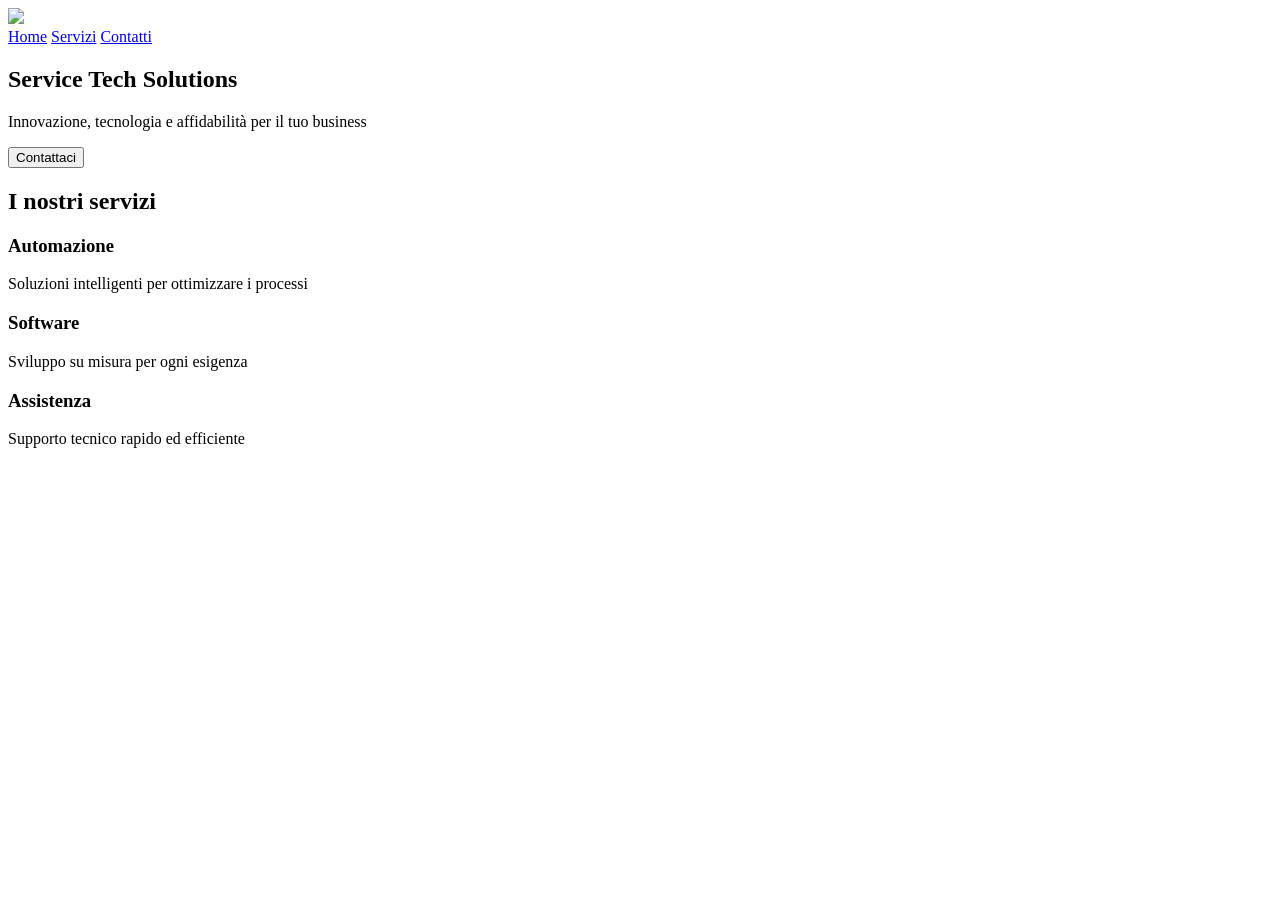
==== index.html @ c88cec45 "Rename Index.html to index.html" ====
<!DOCTYPE html>
<html lang="it">
<head>
  <meta charset="UTF-8">
  <title>DF Service Tech</title>
  <link rel="stylesheet" href="style.css">
</head>
<body>

  <!-- NAVBAR -->
  <header>
    <img src="logo2.png" class="logo-img">
    <nav>
      <a href="#">Home</a>
      <a href="#">Servizi</a>
      <a href="#">Contatti</a>
    </nav>
  </header>

  <!-- HERO -->
  <section class="hero">
    <div class="hero-text">
      <h1>Service Tech Solutions</h1>
      <p>Innovazione, tecnologia e affidabilità per il tuo business</p>
      <button>Contattaci</button>
    </div>
  </section>

  <!-- SERVIZI -->
  <section class="services">
    <h2>I nostri servizi</h2>

    <div class="cards">
      <div class="card">
        <h3>Automazione</h3>
        <p>Soluzioni intelligenti per ottimizzare i processi</p>
      </div>

      <div class="card">
        <h3>Software</h3>
        <p>Sviluppo su misura per ogni esigenza</p>
      </div>

      <div class="card">
        <h3>Assistenza</h3>
        <p>Supporto tecnico rapido ed efficiente</p>
      </div>
    </div>
  </section>

</body>
</html>
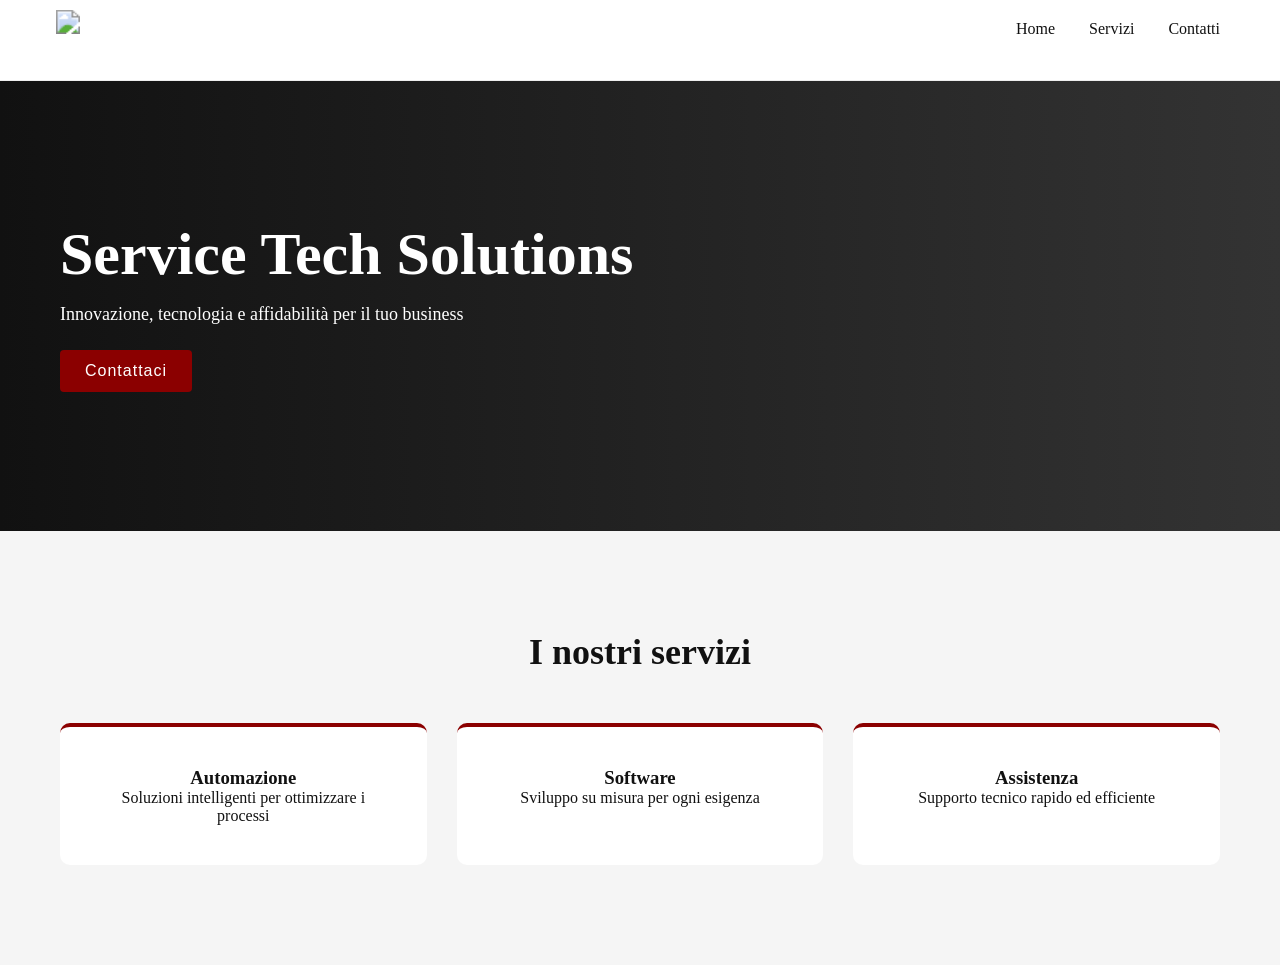
==== commit a9b37c84: "case sensitive" ====
--- a/index.html
+++ b/index.html
@@ -15,6 +15,7 @@
       <a href="#">Servizi</a>
       <a href="#">Contatti</a>
     </nav>
+    
   </header>
 
   <!-- HERO -->
--- a/style.css
+++ b/style.css
@@ -0,0 +1,104 @@
+* {
+  margin: 0;
+  padding: 0;
+  box-sizing: border-box;
+}
+
+body {
+  font-family: 'Georgia', serif;
+  background: #f5f5f5;
+  color: #111;
+}
+
+/* NAVBAR */
+header {
+  display: flex;
+  justify-content: space-between;
+  padding: 20px 60px;
+  background: white;
+  border-bottom: 1px solid #eee;
+}
+
+.logo-img {
+  height: 40px;
+  width: auto;
+  transform: scale(1.5);
+}
+
+nav a {
+  margin-left: 30px;
+  text-decoration: none;
+  color: #111;
+  transition: 0.3s;
+}
+
+nav a:hover {
+  color: #8B0000;
+}
+
+/* HERO */
+.hero {
+  height: 50vh;
+  display: flex;
+  align-items: center;
+  padding-left: 60px;
+  background: linear-gradient(to right, #111, #333);
+  color: white;
+}
+
+.hero h1 {
+  font-size: 60px;
+  color: white;
+}
+
+.hero p {
+  margin-top: 15px;
+  font-size: 18px;
+}
+
+.hero button {
+  margin-top: 25px;
+  padding: 12px 25px;
+  border: none;
+  background: #8B0000;
+  border-radius: 4px;
+  letter-spacing: 1px;
+  color: white;
+  font-size: 16px;
+  cursor: pointer;
+  transition: 0.3s;
+}
+
+.hero button:hover {
+  background: #a30000;
+  transform: translateY(-2px);
+}
+
+/* SERVIZI */
+.services {
+  padding: 100px 60px;
+  text-align: center;
+}
+
+.services h2 {
+  font-size: 36px;
+}
+
+.cards {
+  display: flex;
+  gap: 30px;
+  margin-top: 50px;
+}
+
+.card {
+  flex: 1;
+  background: white;
+  padding: 40px;
+  border-radius: 10px;
+  transition: 0.3s;
+  border-top: 4px solid #8B0000;
+}
+
+.card:hover {
+  transform: translateY(-10px);
+}
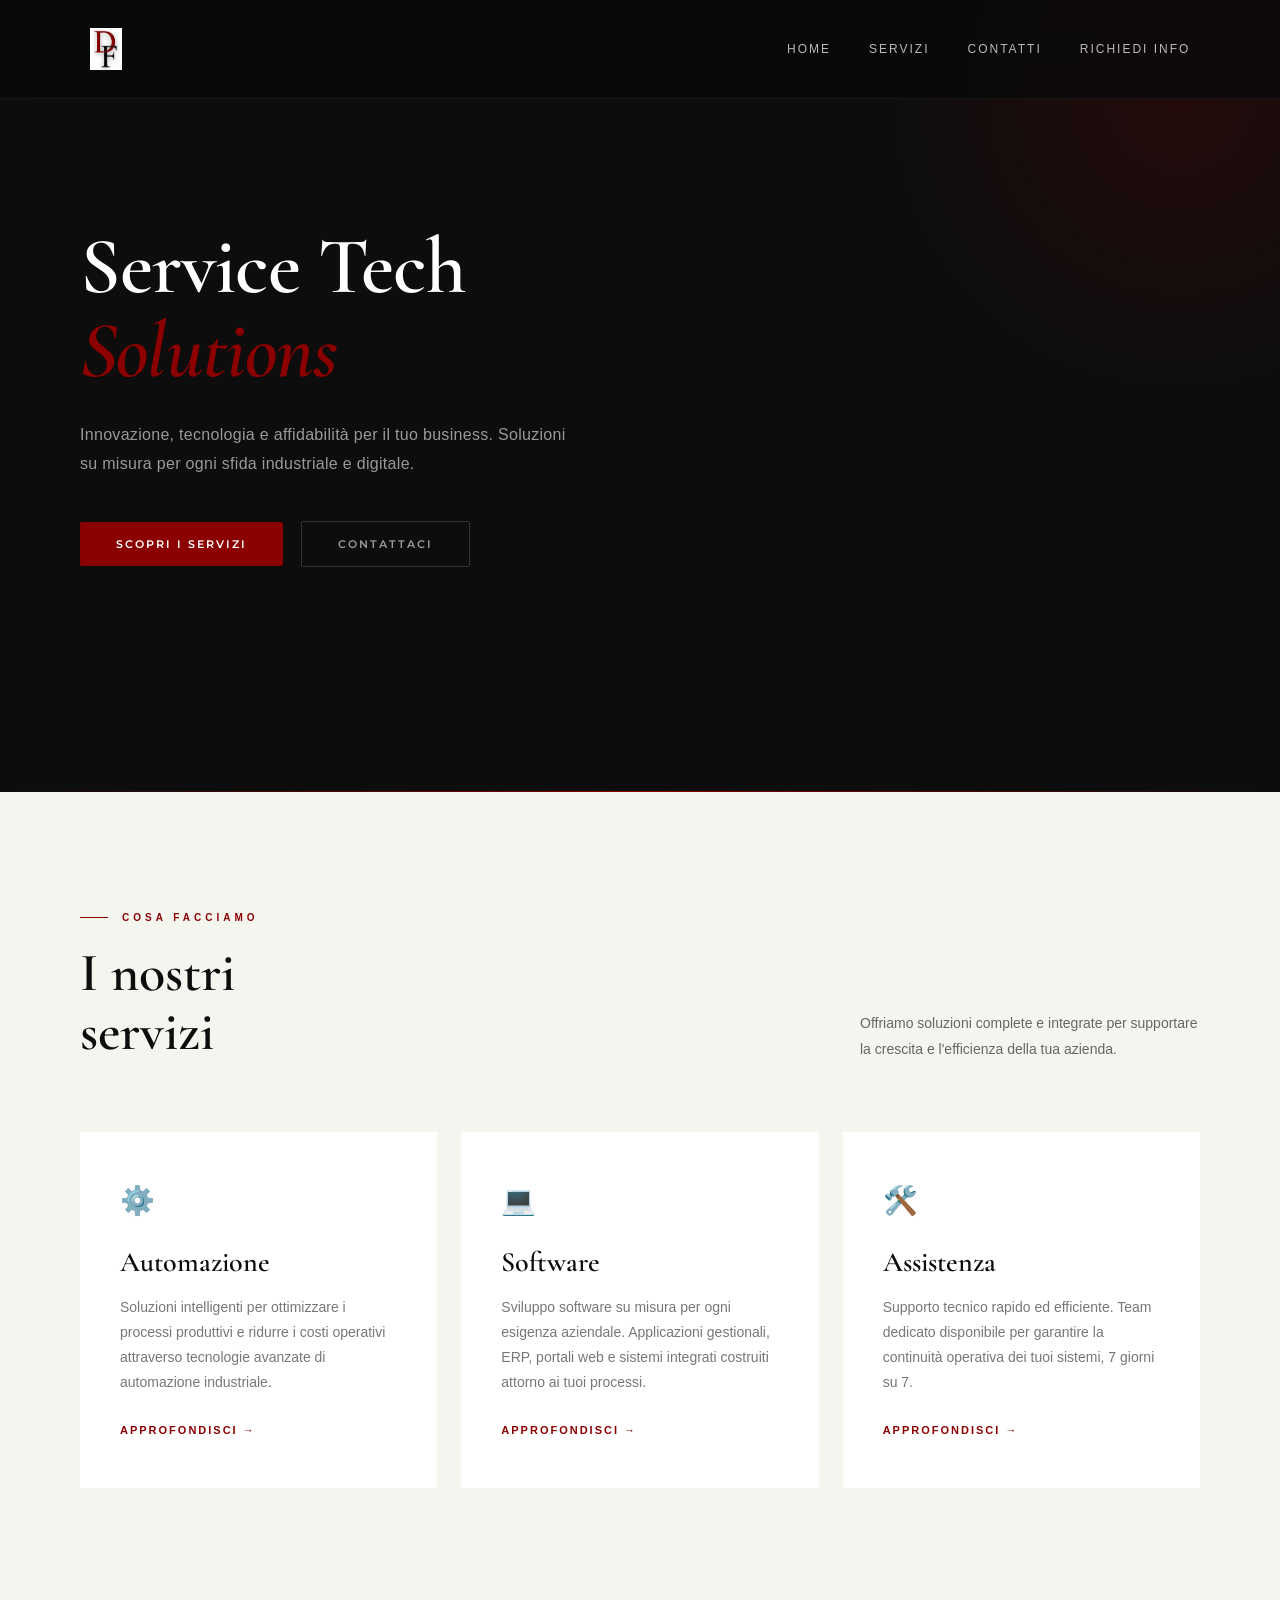
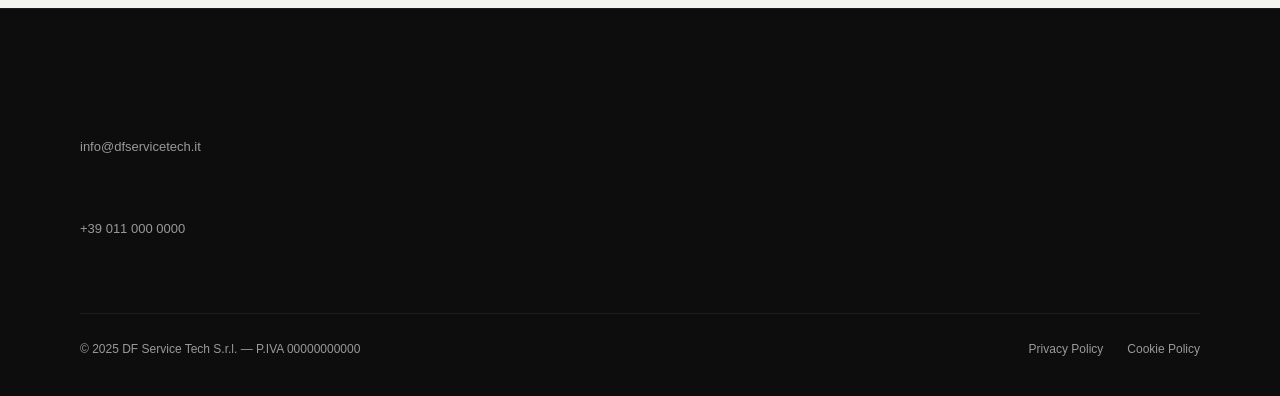
==== commit f7b8e8db: "Pagine fatte" ====
--- a/index.html
+++ b/index.html
@@ -2,52 +2,105 @@
 <html lang="it">
 <head>
   <meta charset="UTF-8">
-  <title>DF Service Tech</title>
+  <meta name="viewport" content="width=device-width, initial-scale=1.0">
+  <title>DF Service Tech — Home</title>
   <link rel="stylesheet" href="style.css">
 </head>
 <body>
 
-  <!-- NAVBAR -->
-  <header>
-    <img src="logo2.png" class="logo-img">
-    <nav>
-      <a href="#">Home</a>
-      <a href="#">Servizi</a>
-      <a href="#">Contatti</a>
-    </nav>
-    
-  </header>
+<!-- NAVBAR -->
+<header>
+
+  <img src="logo2.png" class="logo-img" alt="DF Service Tech">
+
+  <nav>
+    <a href="index.html">Home</a>
+    <a href="servizi.html">Servizi</a>
+    <a href="contatti.html">Contatti</a>
+    <a href="contatti.html">Richiedi info</a>
+  </nav>
+
+</header>
 
   <!-- HERO -->
   <section class="hero">
     <div class="hero-text">
-      <h1>Service Tech Solutions</h1>
-      <p>Innovazione, tecnologia e affidabilità per il tuo business</p>
-      <button>Contattaci</button>
+      <h1>Service Tech<br><em>Solutions</em></h1>
+      <p>Innovazione, tecnologia e affidabilità per il tuo business. Soluzioni su misura per ogni sfida industriale e digitale.</p>
+      <div class="hero-actions">
+        <a href="servizi.html" class="btn-primary">Scopri i servizi</a>
+        <a href="contatti.html" class="btn-ghost">Contattaci</a>
+      </div>
     </div>
+
+
   </section>
 
   <!-- SERVIZI -->
   <section class="services">
-    <h2>I nostri servizi</h2>
+    <div class="services-header fade-up">
+      <div>
+        <div class="section-label">Cosa facciamo</div>
+        <h2>I nostri<br>servizi</h2>
+      </div>
+      <p>Offriamo soluzioni complete e integrate per supportare la crescita e l'efficienza della tua azienda.</p>
+    </div>
 
     <div class="cards">
-      <div class="card">
+      <div class="card fade-up">
+        <span class="card-icon">⚙️</span>
         <h3>Automazione</h3>
-        <p>Soluzioni intelligenti per ottimizzare i processi</p>
+        <p>Soluzioni intelligenti per ottimizzare i processi produttivi e ridurre i costi operativi attraverso tecnologie avanzate di automazione industriale.</p>
+        <a href="servizi.html" class="card-link">Approfondisci →</a>
       </div>
 
-      <div class="card">
+      <div class="card fade-up">
+        <span class="card-icon">💻</span>
         <h3>Software</h3>
-        <p>Sviluppo su misura per ogni esigenza</p>
+        <p>Sviluppo software su misura per ogni esigenza aziendale. Applicazioni gestionali, ERP, portali web e sistemi integrati costruiti attorno ai tuoi processi.</p>
+        <a href="servizi.html" class="card-link">Approfondisci →</a>
       </div>
 
-      <div class="card">
+      <div class="card fade-up">
+        <span class="card-icon">🛠️</span>
         <h3>Assistenza</h3>
-        <p>Supporto tecnico rapido ed efficiente</p>
+        <p>Supporto tecnico rapido ed efficiente. Team dedicato disponibile per garantire la continuità operativa dei tuoi sistemi, 7 giorni su 7.</p>
+        <a href="servizi.html" class="card-link">Approfondisci →</a>
       </div>
     </div>
   </section>
 
+  <!-- FOOTER -->
+  <footer>
+    <div class="footer-grid">     
+      <div class="footer-col">
+        <p><br><br>
+          <a href="mailto:info@dfservicetech.it">info@dfservicetech.it</a><br><br>
+          <a href="tel:+39011000000">+39 011 000 0000</a>
+        </p>
+      </div>
+    </div>
+    <div class="footer-bottom">
+      <span>© 2025 DF Service Tech S.r.l. — P.IVA 00000000000</span>
+      <div style="display:flex; gap:24px;">
+        <a href="#">Privacy Policy</a>
+        <a href="#">Cookie Policy</a>
+      </div>
+    </div>
+  </footer>
+
+  <script>
+    // Scroll animations
+    const observer = new IntersectionObserver((entries) => {
+      entries.forEach(entry => {
+        if (entry.isIntersecting) {
+          entry.target.classList.add('visible');
+        }
+      });
+    }, { threshold: 0.15 });
+
+    document.querySelectorAll('.fade-up').forEach(el => observer.observe(el));
+  </script>
+
 </body>
-</html>
+</html>
--- a/style.css
+++ b/style.css
@@ -1,104 +1,1082 @@
+@import url('https://fonts.googleapis.com/css2?family=Cormorant+Garamond:ital,wght@0,300;0,400;0,600;0,700;1,300;1,400&family=Montserrat:wght@300;400;500;600;700&display=swap');
+
 * {
   margin: 0;
   padding: 0;
   box-sizing: border-box;
 }
 
-body {
-  font-family: 'Georgia', serif;
-  background: #f5f5f5;
-  color: #111;
-}
-
-/* NAVBAR */
-header {
+:root {
+  --crimson: #8B0000;
+  --crimson-light: #a30000;
+  --crimson-glow: rgba(139,0,0,0.15);
+  --dark: #0d0d0d;
+  --dark-mid: #111;
+  --dark-card: #161616;
+  --dark-border: #1e1e1e;
+  --light: #f5f5f0;
+  --muted: #999;
+  --white: #ffffff;
+  --transition: all 0.35s cubic-bezier(0.4, 0, 0.2, 1);
+}
+
+html {
+  scroll-behavior: smooth;
+}
+
+    body{
+      background:var(--bg);
+      color:var(--white);
+      font-family:'Inter',sans-serif;
+      overflow-x:hidden;
+    }
+
+    body::before{
+      content:"";
+      position:fixed;
+      inset:0;
+      background:
+      radial-gradient(circle at top left, rgba(193,18,31,0.10), transparent 30%),
+      radial-gradient(circle at bottom right, rgba(193,18,31,0.06), transparent 35%);
+      pointer-events:none;
+      z-index:-1;
+    }
+
+    a{
+      text-decoration:none;
+      color:inherit;
+    }
+
+/* ===================== NAVBAR ===================== */
+
+header{
+  width:100%;
+      padding:28px 7%;
+      display:flex;
+      justify-content:space-between;
+      align-items:center;
+      position:fixed;
+      top:0;
+      left:0;
+      z-index:1000;
+      backdrop-filter:blur(18px);
+      background:rgba(8,8,10,0.75);
+      border-bottom:1px solid rgba(255,255,255,0.05);
+}
+
+.logo-img{
+      height:42px;
+      object-fit:contain;
+    }
+
+    nav{
+      display:flex;
+      align-items:center;
+      gap:38px;
+    }
+
+
+    nav a{
+      font-size:12px;
+      text-transform:uppercase;
+      letter-spacing:2px;
+      color:rgba(255,255,255,0.72);
+      transition:0.3s;
+      position:relative;
+    }
+
+ nav a:hover,
+    nav a.active{
+      color:var(--white);
+    }
+
+    nav a::after{
+      content:"";
+      position:absolute;
+      left:0;
+      bottom:-10px;
+      width:0;
+      height:1px;
+      background:var(--crimson);
+      transition:0.35s;
+    }
+
+    nav a:hover::after,
+    nav a.active::after{
+      width:100%;
+    }
+
+    .nav-cta{
+      border:1px solid rgba(255,255,255,0.14);
+      padding:14px 26px;
+      border-radius:100px;
+      transition:0.35s;
+    }
+
+    .nav-cta:hover{
+      border-color:var(--crimson);
+      background:var(--crimson);
+    }
+
+
+
+
+/* ===================== HERO (index) ===================== */
+.hero {
+  min-height: 88vh;
+  display: flex;
+  align-items: center;
+  padding: 0 80px;
+  background: var(--dark);
+  position: relative;
+  overflow: hidden;
+}
+
+.hero::before {
+  content: '';
+  position: absolute;
+  top: -200px;
+  right: -200px;
+  width: 600px;
+  height: 600px;
+  background: radial-gradient(circle, rgba(139,0,0,0.18) 0%, transparent 70%);
+  pointer-events: none;
+}
+
+.hero::after {
+  content: '';
+  position: absolute;
+  bottom: 0;
+  left: 0;
+  right: 0;
+  height: 1px;
+  background: linear-gradient(to right, transparent, var(--crimson), transparent);
+}
+
+.hero-eyebrow {
+  font-family: 'Montserrat', sans-serif;
+  font-size: 11px;
+  font-weight: 600;
+  letter-spacing: 4px;
+  text-transform: uppercase;
+  color: var(--crimson);
+  margin-bottom: 24px;
+  display: flex;
+  align-items: center;
+  gap: 14px;
+}
+
+.hero-eyebrow::before {
+  content: '';
+  display: inline-block;
+  width: 32px;
+  height: 1px;
+  background: var(--crimson);
+}
+
+.hero-text {
+  max-width: 720px;
+  animation: fadeUp 0.9s ease both;
+}
+
+.hero h1 {
+  font-family: 'Cormorant Garamond', serif;
+  font-size: 80px;
+  font-weight: 600;
+  color: var(--white);
+  line-height: 1.05;
+  margin-bottom: 28px;
+  letter-spacing: -1px;
+}
+
+.hero h1 em {
+  font-style: italic;
+  color: var(--crimson);
+}
+
+.hero p {
+  font-size: 16px;
+  color: var(--muted);
+  line-height: 1.8;
+  max-width: 500px;
+  font-weight: 300;
+  letter-spacing: 0.3px;
+}
+
+.hero-actions {
+  display: flex;
+  gap: 18px;
+  margin-top: 42px;
+  align-items: center;
+}
+
+.btn-primary {
+  padding: 15px 36px;
+  border: none;
+  background: var(--crimson);
+  border-radius: 2px;
+  letter-spacing: 2px;
+  color: var(--white);
+  font-size: 11px;
+  font-weight: 600;
+  font-family: 'Montserrat', sans-serif;
+  text-transform: uppercase;
+  cursor: pointer;
+  transition: var(--transition);
+  text-decoration: none;
+  display: inline-block;
+}
+
+.btn-primary:hover {
+  background: var(--crimson-light);
+  transform: translateY(-2px);
+  box-shadow: 0 12px 32px rgba(139,0,0,0.35);
+}
+
+.btn-ghost {
+  padding: 15px 36px;
+  border: 1px solid #333;
+  background: transparent;
+  border-radius: 2px;
+  letter-spacing: 2px;
+  color: #999;
+  font-size: 11px;
+  font-weight: 600;
+  font-family: 'Montserrat', sans-serif;
+  text-transform: uppercase;
+  cursor: pointer;
+  transition: var(--transition);
+  text-decoration: none;
+  display: inline-block;
+}
+
+.btn-ghost:hover {
+  border-color: var(--white);
+  color: var(--white);
+}
+
+/* Hero stats */
+.hero-stats {
+  position: absolute;
+  right: 80px;
+  bottom: 80px;
+  display: flex;
+  gap: 60px;
+  animation: fadeUp 1.1s 0.3s ease both;
+}
+
+.stat-item {
+  text-align: right;
+}
+
+.stat-number {
+  font-family: 'Cormorant Garamond', serif;
+  font-size: 48px;
+  font-weight: 700;
+  color: var(--white);
+  line-height: 1;
+}
+
+.stat-number span {
+  color: var(--crimson);
+}
+
+.stat-label {
+  font-size: 10px;
+  letter-spacing: 2px;
+  text-transform: uppercase;
+  color: var(--muted);
+  margin-top: 6px;
+  font-weight: 500;
+}
+
+/* ===================== SECTION LABELS ===================== */
+.section-label {
+  font-size: 10px;
+  font-weight: 700;
+  letter-spacing: 4px;
+  text-transform: uppercase;
+  color: var(--crimson);
+  margin-bottom: 20px;
+  display: flex;
+  align-items: center;
+  gap: 14px;
+}
+
+.section-label::before {
+  content: '';
+  display: inline-block;
+  width: 28px;
+  height: 1px;
+  background: var(--crimson);
+}
+
+/* ===================== SERVICES SECTION ===================== */
+.services {
+  padding: 120px 80px;
+  background: var(--light);
+}
+
+.services-header {
   display: flex;
   justify-content: space-between;
-  padding: 20px 60px;
-  background: white;
-  border-bottom: 1px solid #eee;
-}
-
-.logo-img {
-  height: 40px;
-  width: auto;
-  transform: scale(1.5);
-}
-
-nav a {
-  margin-left: 30px;
+  align-items: flex-end;
+  margin-bottom: 70px;
+}
+
+.services-header h2 {
+  font-family: 'Cormorant Garamond', serif;
+  font-size: 54px;
+  font-weight: 600;
+  color: var(--dark);
+  line-height: 1.1;
+}
+
+.services-header p {
+  max-width: 340px;
+  color: #666;
+  font-size: 14px;
+  line-height: 1.8;
+  font-weight: 300;
+}
+
+.cards {
+  display: grid;
+  grid-template-columns: repeat(3, 1fr);
+  gap: 24px;
+}
+
+.card {
+  background: var(--white);
+  padding: 50px 40px;
+  border-radius: 0;
+  transition: var(--transition);
+  border-top: 2px solid transparent;
+  position: relative;
+  overflow: hidden;
+}
+
+.card::before {
+  content: '';
+  position: absolute;
+  top: 0;
+  left: 0;
+  right: 0;
+  height: 2px;
+  background: var(--crimson);
+  transform: scaleX(0);
+  transform-origin: left;
+  transition: var(--transition);
+}
+
+.card:hover::before {
+  transform: scaleX(1);
+}
+
+.card:hover {
+  transform: translateY(-8px);
+  box-shadow: 0 24px 60px rgba(0,0,0,0.1);
+}
+
+.card-icon {
+  font-size: 28px;
+  margin-bottom: 28px;
+  display: block;
+}
+
+.card h3 {
+  font-family: 'Cormorant Garamond', serif;
+  font-size: 28px;
+  font-weight: 600;
+  margin-bottom: 16px;
+  color: var(--dark);
+}
+
+.card p {
+  color: #777;
+  font-size: 14px;
+  line-height: 1.8;
+  font-weight: 300;
+}
+
+.card-link {
+  display: inline-flex;
+  align-items: center;
+  gap: 8px;
+  margin-top: 28px;
+  font-size: 11px;
+  font-weight: 600;
+  letter-spacing: 2px;
+  text-transform: uppercase;
+  color: var(--crimson);
   text-decoration: none;
-  color: #111;
-  transition: 0.3s;
-}
-
-nav a:hover {
-  color: #8B0000;
-}
-
-/* HERO */
-.hero {
-  height: 50vh;
-  display: flex;
+  transition: var(--transition);
+}
+
+.card-link:hover {
+  gap: 14px;
+}
+
+/* ===================== WHY US (homepage) ===================== */
+.why-us {
+  padding: 120px 80px;
+  background: var(--dark);
+  display: grid;
+  grid-template-columns: 1fr 1fr;
+  gap: 100px;
   align-items: center;
-  padding-left: 60px;
-  background: linear-gradient(to right, #111, #333);
-  color: white;
-}
-
-.hero h1 {
+}
+
+.why-us-text h2 {
+  font-family: 'Cormorant Garamond', serif;
+  font-size: 54px;
+  font-weight: 600;
+  color: var(--white);
+  line-height: 1.1;
+  margin-bottom: 28px;
+}
+
+.why-us-text p {
+  color: var(--muted);
+  font-size: 15px;
+  line-height: 1.9;
+  font-weight: 300;
+  margin-bottom: 42px;
+}
+
+.feature-list {
+  display: flex;
+  flex-direction: column;
+  gap: 0;
+}
+
+.feature-item {
+  display: flex;
+  align-items: flex-start;
+  gap: 24px;
+  padding: 28px 0;
+  border-bottom: 1px solid var(--dark-border);
+}
+
+.feature-item:first-child {
+  border-top: 1px solid var(--dark-border);
+}
+
+.feature-num {
+  font-family: 'Cormorant Garamond', serif;
+  font-size: 36px;
+  font-weight: 700;
+  color: var(--crimson);
+  line-height: 1;
+  min-width: 40px;
+  opacity: 0.6;
+}
+
+.feature-content h4 {
+  font-family: 'Montserrat', sans-serif;
+  font-size: 13px;
+  font-weight: 600;
+  letter-spacing: 1px;
+  color: var(--white);
+  margin-bottom: 8px;
+}
+
+.feature-content p {
+  font-size: 13px;
+  color: var(--muted);
+  line-height: 1.7;
+  margin: 0;
+}
+
+/* ===================== CTA BAND ===================== */
+.cta-band {
+  padding: 100px 80px;
+  background: var(--crimson);
+  text-align: center;
+  position: relative;
+  overflow: hidden;
+}
+
+.cta-band::before {
+  content: 'DF';
+  position: absolute;
+  font-family: 'Cormorant Garamond', serif;
+  font-size: 400px;
+  font-weight: 700;
+  color: rgba(255,255,255,0.04);
+  top: 50%;
+  left: 50%;
+  transform: translate(-50%, -50%);
+  pointer-events: none;
+  white-space: nowrap;
+}
+
+.cta-band h2 {
+  font-family: 'Cormorant Garamond', serif;
   font-size: 60px;
-  color: white;
-}
-
-.hero p {
-  margin-top: 15px;
-  font-size: 18px;
-}
-
-.hero button {
-  margin-top: 25px;
-  padding: 12px 25px;
-  border: none;
-  background: #8B0000;
-  border-radius: 4px;
-  letter-spacing: 1px;
-  color: white;
+  font-weight: 600;
+  color: var(--white);
+  margin-bottom: 18px;
+}
+
+.cta-band p {
+  color: rgba(255,255,255,0.75);
   font-size: 16px;
+  margin-bottom: 42px;
+  font-weight: 300;
+}
+
+.btn-white {
+  padding: 16px 44px;
+  border: 2px solid white;
+  background: transparent;
+  color: var(--white);
+  font-size: 11px;
+  font-weight: 700;
+  letter-spacing: 2.5px;
+  text-transform: uppercase;
   cursor: pointer;
-  transition: 0.3s;
-}
-
-.hero button:hover {
-  background: #a30000;
-  transform: translateY(-2px);
-}
-
-/* SERVIZI */
-.services {
-  padding: 100px 60px;
+  transition: var(--transition);
+  text-decoration: none;
+  display: inline-block;
+  font-family: 'Montserrat', sans-serif;
+  border-radius: 2px;
+}
+
+.btn-white:hover {
+  background: var(--white);
+  color: var(--crimson);
+}
+
+/* ===================== FOOTER ===================== */
+footer {
+  background: var(--dark);
+  color: var(--muted);
+  padding: 80px 80px 40px;
+  border-top: 1px solid var(--dark-border);
+}
+
+.footer-grid {
+  display: grid;
+  grid-template-columns: 1.5fr 1fr 1fr 1fr;
+  gap: 60px;
+  margin-bottom: 60px;
+}
+
+.footer-brand p {
+  font-size: 13px;
+  line-height: 1.9;
+  font-weight: 300;
+  max-width: 280px;
+  margin-top: 20px;
+}
+
+.footer-logo {
+  height: 36px;
+  filter: brightness(0.9);
+}
+
+.footer-col h4 {
+  font-family: 'Montserrat', sans-serif;
+  font-size: 10px;
+  font-weight: 700;
+  letter-spacing: 3px;
+  text-transform: uppercase;
+  color: var(--white);
+  margin-bottom: 24px;
+}
+
+.footer-col a {
+  display: block;
+  color: var(--muted);
+  text-decoration: none;
+  font-size: 13px;
+  font-weight: 300;
+  margin-bottom: 12px;
+  transition: var(--transition);
+}
+
+.footer-col a:hover {
+  color: var(--white);
+  padding-left: 6px;
+}
+
+.footer-col p {
+  font-size: 13px;
+  line-height: 1.8;
+  font-weight: 300;
+}
+
+.footer-bottom {
+  border-top: 1px solid var(--dark-border);
+  padding-top: 28px;
+  display: flex;
+  justify-content: space-between;
+  align-items: center;
+  font-size: 12px;
+  font-weight: 300;
+}
+
+.footer-bottom a {
+  color: var(--muted);
+  text-decoration: none;
+  transition: color 0.2s;
+}
+
+.footer-bottom a:hover {
+  color: var(--white);
+}
+
+/* ===================== PAGE HERO (inner pages) ===================== */
+.page-hero {
+  padding: 120px 80px 80px;
+  background: var(--dark);
+  position: relative;
+  overflow: hidden;
+}
+
+.page-hero::after {
+  content: '';
+  position: absolute;
+  bottom: 0;
+  left: 0;
+  right: 0;
+  height: 1px;
+  background: linear-gradient(to right, transparent, var(--crimson), transparent);
+}
+
+.page-hero::before {
+  content: '';
+  position: absolute;
+  top: -150px;
+  right: -150px;
+  width: 500px;
+  height: 500px;
+  background: radial-gradient(circle, rgba(139,0,0,0.15) 0%, transparent 70%);
+}
+
+.page-hero h1 {
+  font-family: 'Cormorant Garamond', serif;
+  font-size: 72px;
+  font-weight: 600;
+  color: var(--white);
+  line-height: 1.05;
+  max-width: 700px;
+  margin-bottom: 20px;
+}
+
+.page-hero p {
+  color: var(--muted);
+  font-size: 16px;
+  max-width: 500px;
+  line-height: 1.8;
+  font-weight: 300;
+}
+
+/* ===================== SERVIZI PAGE ===================== */
+.services-page {
+  padding: 100px 80px;
+  background: var(--light);
+}
+
+.services-grid {
+  display: grid;
+  grid-template-columns: 1fr 1fr;
+  gap: 2px;
+  background: #e0e0e0;
+  margin-top: 60px;
+}
+
+.service-block {
+  background: var(--white);
+  padding: 60px 50px;
+  transition: var(--transition);
+  position: relative;
+  overflow: hidden;
+}
+
+.service-block::after {
+  content: '';
+  position: absolute;
+  bottom: 0;
+  left: 0;
+  width: 0;
+  height: 2px;
+  background: var(--crimson);
+  transition: var(--transition);
+}
+
+.service-block:hover::after {
+  width: 100%;
+}
+
+.service-block:hover {
+  background: #fdfdfd;
+}
+
+.service-num {
+  font-family: 'Cormorant Garamond', serif;
+  font-size: 80px;
+  font-weight: 700;
+  color: var(--crimson);
+  opacity: 0.12;
+  position: absolute;
+  top: 20px;
+  right: 30px;
+  line-height: 1;
+}
+
+.service-icon {
+  font-size: 32px;
+  margin-bottom: 28px;
+}
+
+.service-block h3 {
+  font-family: 'Cormorant Garamond', serif;
+  font-size: 34px;
+  font-weight: 600;
+  color: var(--dark);
+  margin-bottom: 18px;
+}
+
+.service-block p {
+  color: #666;
+  font-size: 14px;
+  line-height: 1.85;
+  font-weight: 300;
+  margin-bottom: 20px;
+}
+
+.service-tags {
+  display: flex;
+  flex-wrap: wrap;
+  gap: 8px;
+  margin-top: 24px;
+}
+
+.tag {
+  font-size: 10px;
+  font-weight: 600;
+  letter-spacing: 1.5px;
+  text-transform: uppercase;
+  color: var(--crimson);
+  border: 1px solid rgba(139,0,0,0.25);
+  padding: 5px 12px;
+  border-radius: 1px;
+}
+
+/* Process section */
+.process-section {
+  padding: 120px 80px;
+  background: var(--dark);
+}
+
+.process-section h2 {
+  font-family: 'Cormorant Garamond', serif;
+  font-size: 52px;
+  font-weight: 600;
+  color: var(--white);
+  margin-bottom: 70px;
+}
+
+.process-steps {
+  display: grid;
+  grid-template-columns: repeat(4, 1fr);
+  gap: 0;
+  position: relative;
+}
+
+.process-steps::before {
+  content: '';
+  position: absolute;
+  top: 28px;
+  left: 6%;
+  right: 6%;
+  height: 1px;
+  background: var(--dark-border);
+}
+
+.step {
+  padding: 0 30px 0 0;
+  position: relative;
+}
+
+.step-dot {
+  width: 56px;
+  height: 56px;
+  border-radius: 50%;
+  background: var(--dark-card);
+  border: 1px solid var(--dark-border);
+  display: flex;
+  align-items: center;
+  justify-content: center;
+  font-family: 'Cormorant Garamond', serif;
+  font-size: 22px;
+  font-weight: 700;
+  color: var(--crimson);
+  margin-bottom: 32px;
+  position: relative;
+  z-index: 1;
+}
+
+.step h4 {
+  font-family: 'Montserrat', sans-serif;
+  font-size: 13px;
+  font-weight: 600;
+  color: var(--white);
+  margin-bottom: 12px;
+  letter-spacing: 0.5px;
+}
+
+.step p {
+  font-size: 13px;
+  color: var(--muted);
+  line-height: 1.75;
+  font-weight: 300;
+}
+
+/* ===================== CONTATTI PAGE ===================== */
+.contact-section {
+  padding: 100px 80px;
+  background: var(--light);
+  display: grid;
+  grid-template-columns: 1fr 1.2fr;
+  gap: 100px;
+  align-items: start;
+}
+
+.contact-info h2 {
+  font-family: 'Cormorant Garamond', serif;
+  font-size: 52px;
+  font-weight: 600;
+  color: var(--dark);
+  margin-bottom: 24px;
+  line-height: 1.1;
+}
+
+.contact-info > p {
+  color: #666;
+  font-size: 14px;
+  line-height: 1.9;
+  font-weight: 300;
+  margin-bottom: 50px;
+}
+
+.contact-details {
+  display: flex;
+  flex-direction: column;
+  gap: 0;
+}
+
+.contact-detail {
+  display: flex;
+  align-items: flex-start;
+  gap: 20px;
+  padding: 24px 0;
+  border-bottom: 1px solid #e0e0e0;
+}
+
+.contact-detail:first-child {
+  border-top: 1px solid #e0e0e0;
+}
+
+.detail-icon {
+  font-size: 20px;
+  min-width: 28px;
+  margin-top: 2px;
+}
+
+.detail-label {
+  font-size: 10px;
+  font-weight: 700;
+  letter-spacing: 2.5px;
+  text-transform: uppercase;
+  color: var(--crimson);
+  margin-bottom: 6px;
+}
+
+.detail-value {
+  font-size: 14px;
+  color: var(--dark);
+  font-weight: 400;
+  line-height: 1.6;
+}
+
+/* Contact form */
+.contact-form-wrapper {
+  background: var(--white);
+  padding: 60px;
+  box-shadow: 0 20px 60px rgba(0,0,0,0.06);
+}
+
+.contact-form-wrapper h3 {
+  font-family: 'Cormorant Garamond', serif;
+  font-size: 34px;
+  font-weight: 600;
+  color: var(--dark);
+  margin-bottom: 36px;
+}
+
+.form-group {
+  margin-bottom: 24px;
+}
+
+.form-row {
+  display: grid;
+  grid-template-columns: 1fr 1fr;
+  gap: 20px;
+}
+
+.form-group label {
+  display: block;
+  font-size: 10px;
+  font-weight: 700;
+  letter-spacing: 2px;
+  text-transform: uppercase;
+  color: #888;
+  margin-bottom: 10px;
+}
+
+.form-group input,
+.form-group textarea,
+.form-group select {
+  width: 100%;
+  padding: 14px 18px;
+  border: 1px solid #e0e0e0;
+  border-radius: 0;
+  background: var(--light);
+  font-family: 'Montserrat', sans-serif;
+  font-size: 14px;
+  font-weight: 300;
+  color: var(--dark);
+  transition: var(--transition);
+  outline: none;
+  -webkit-appearance: none;
+}
+
+.form-group input:focus,
+.form-group textarea:focus,
+.form-group select:focus {
+  border-color: var(--crimson);
+  background: var(--white);
+}
+
+.form-group textarea {
+  resize: vertical;
+  min-height: 120px;
+}
+
+.form-group select {
+  cursor: pointer;
+}
+
+.form-submit {
+  margin-top: 8px;
+}
+
+.form-submit .btn-primary {
+  width: 100%;
   text-align: center;
-}
-
-.services h2 {
-  font-size: 36px;
-}
-
-.cards {
-  display: flex;
-  gap: 30px;
-  margin-top: 50px;
-}
-
-.card {
-  flex: 1;
-  background: white;
-  padding: 40px;
-  border-radius: 10px;
-  transition: 0.3s;
-  border-top: 4px solid #8B0000;
-}
-
-.card:hover {
-  transform: translateY(-10px);
-}
+  padding: 18px;
+  font-size: 12px;
+}
+
+.form-note {
+  margin-top: 16px;
+  font-size: 11px;
+  color: var(--muted);
+  text-align: center;
+  line-height: 1.6;
+}
+
+/* Map placeholder */
+.map-section {
+  background: var(--dark);
+  height: 400px;
+  display: flex;
+  align-items: center;
+  justify-content: center;
+  position: relative;
+  overflow: hidden;
+}
+
+.map-overlay {
+  text-align: center;
+  color: var(--muted);
+  position: relative;
+  z-index: 2;
+}
+
+.map-overlay p {
+  font-size: 13px;
+  margin-top: 12px;
+}
+
+.map-grid {
+  position: absolute;
+  inset: 0;
+  opacity: 0.05;
+  background-image:
+    linear-gradient(var(--white) 1px, transparent 1px),
+    linear-gradient(90deg, var(--white) 1px, transparent 1px);
+  background-size: 40px 40px;
+}
+
+/* ===================== ANIMATIONS ===================== */
+@keyframes fadeUp {
+  from {
+    opacity: 0;
+    transform: translateY(30px);
+  }
+  to {
+    opacity: 1;
+    transform: translateY(0);
+  }
+}
+
+.fade-up {
+  opacity: 0;
+  transform: translateY(40px);
+  transition: opacity 0.7s ease, transform 0.7s ease;
+}
+
+.fade-up.visible {
+  opacity: 1;
+  transform: translateY(0);
+}
+
+/* ===================== RESPONSIVE ===================== */
+@media (max-width: 1024px) {
+  header { padding: 18px 40px; }
+  .hero { padding: 0 40px; min-height: 70vh; }
+  .hero h1 { font-size: 56px; }
+  .hero-stats { right: 40px; gap: 40px; }
+  .services, .services-page, .why-us, .cta-band,
+  .contact-section, .process-section { padding-left: 40px; padding-right: 40px; }
+  footer { padding: 60px 40px 30px; }
+  .footer-grid { grid-template-columns: 1fr 1fr; gap: 40px; }
+  .cards { grid-template-columns: 1fr 1fr; }
+  .why-us { grid-template-columns: 1fr; gap: 60px; }
+  .contact-section { grid-template-columns: 1fr; }
+  .process-steps { grid-template-columns: 1fr 1fr; gap: 48px; }
+  .process-steps::before { display: none; }
+  .page-hero { padding: 100px 40px 60px; }
+  .page-hero h1 { font-size: 52px; }
+}
+
+@media (max-width: 768px) {
+  header {padding: 16px 24px;}
+  nav a {padding: 6px 14px;font-size: 11px;}
+  .hero { padding: 60px 24px; min-height: auto; padding-top: 80px; padding-bottom: 80px; }
+  .hero h1 { font-size: 42px; }
+  .hero-stats { position: static; margin-top: 50px; gap: 30px; }
+  .cards { grid-template-columns: 1fr; }
+  .services-grid { grid-template-columns: 1fr; }
+  .process-steps { grid-template-columns: 1fr; }
+  .contact-form-wrapper { padding: 36px 28px; }
+  .form-row { grid-template-columns: 1fr; }
+  .footer-grid { grid-template-columns: 1fr; gap: 32px; }
+  .services, .why-us, .cta-band, .services-page, .process-section, .contact-section { padding: 80px 24px; }
+  .page-hero { padding: 80px 24px 50px; }
+  footer { padding: 50px 24px 24px; }
+}
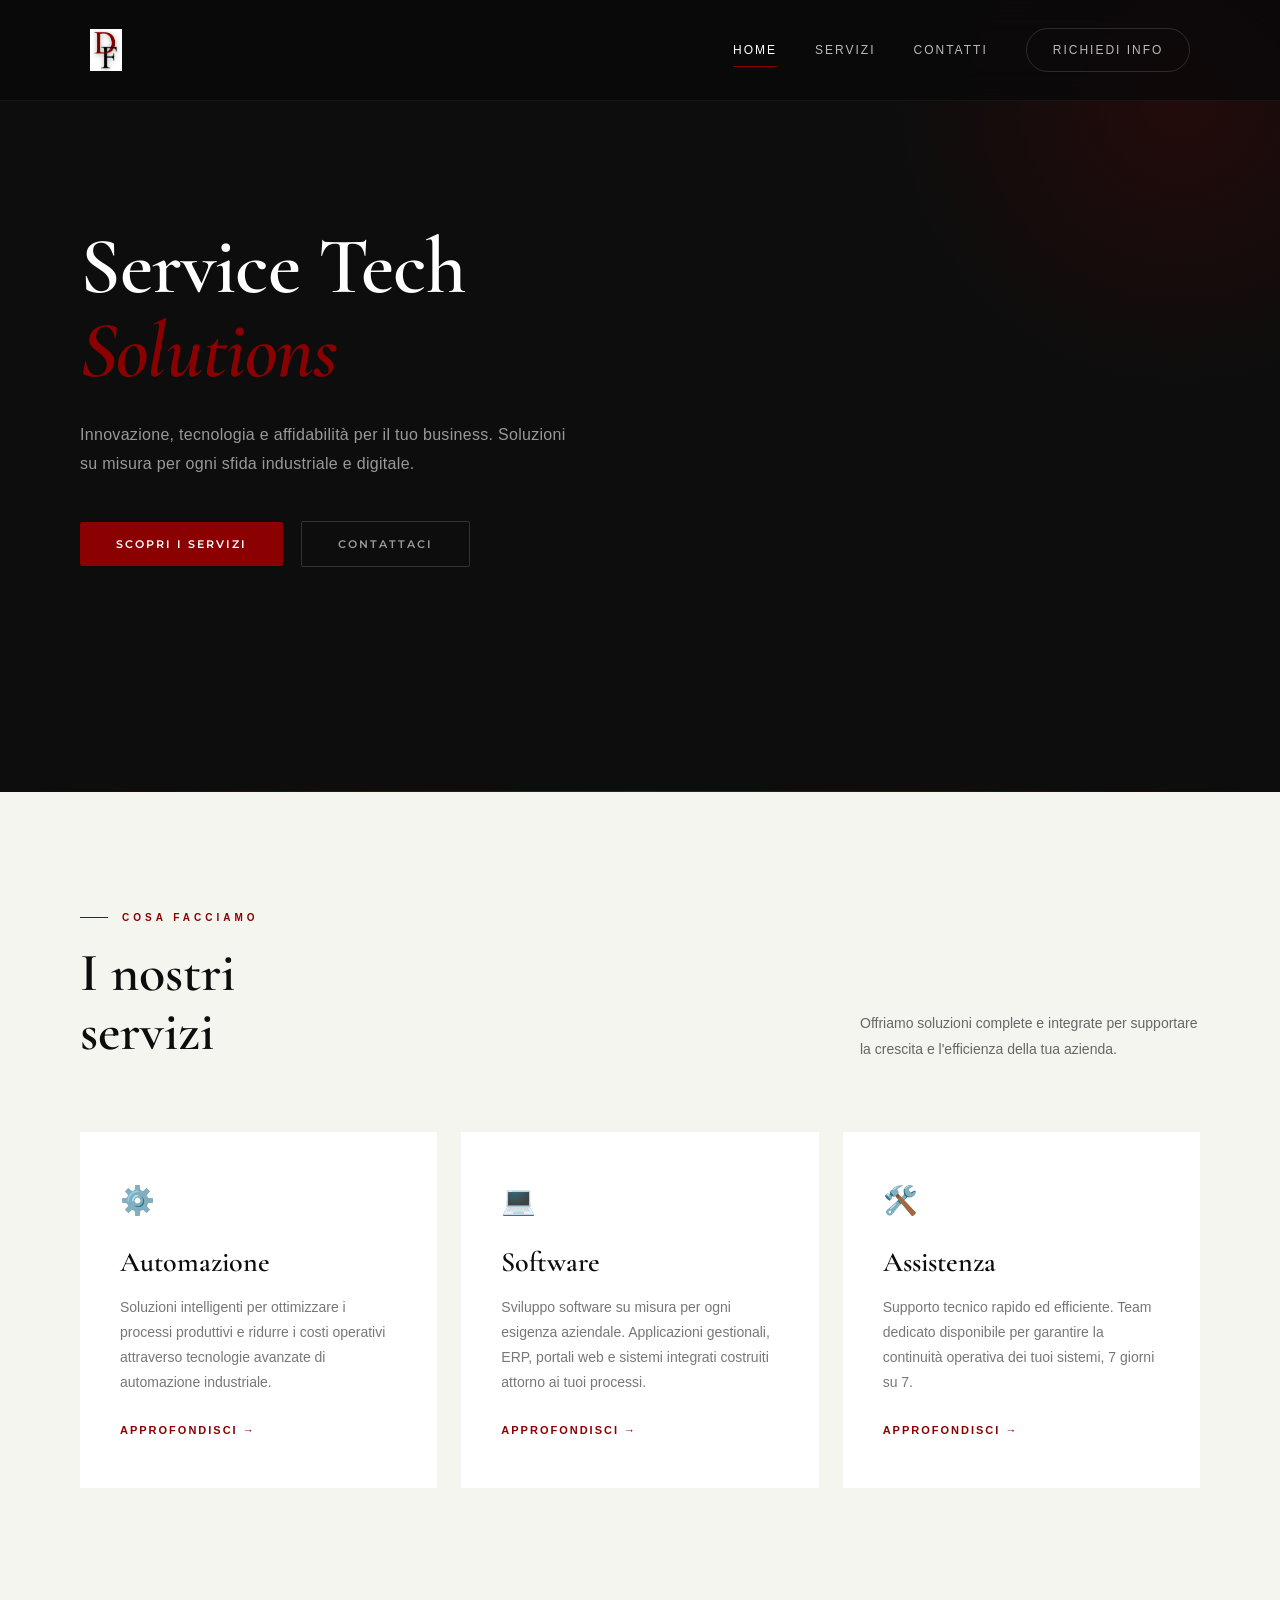
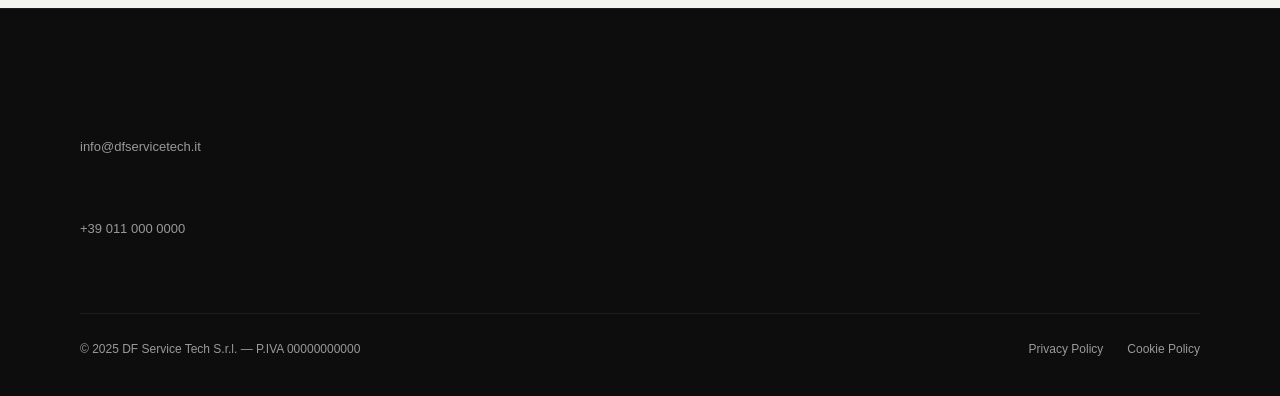
==== commit d617dd80: "update 2" ====
--- a/index.html
+++ b/index.html
@@ -8,19 +8,16 @@
 </head>
 <body>
 
-<!-- NAVBAR -->
-<header>
-
-  <img src="logo2.png" class="logo-img" alt="DF Service Tech">
-
-  <nav>
-    <a href="index.html">Home</a>
-    <a href="servizi.html">Servizi</a>
-    <a href="contatti.html">Contatti</a>
-    <a href="contatti.html">Richiedi info</a>
-  </nav>
-
-</header>
+  <!-- NAVBAR -->
+  <header>
+    <img src="logo2.png" class="logo-img" alt="DF Service Tech">
+    <nav>
+      <a href="index.html" class="active">Home</a>
+      <a href="Servizi.html" >Servizi</a>
+      <a href="Contatti.html">Contatti</a>
+      <a href="Contatti.html" class="nav-cta">Richiedi info</a>
+    </nav>
+  </header>
 
   <!-- HERO -->
   <section class="hero">
@@ -28,8 +25,8 @@
       <h1>Service Tech<br><em>Solutions</em></h1>
       <p>Innovazione, tecnologia e affidabilità per il tuo business. Soluzioni su misura per ogni sfida industriale e digitale.</p>
       <div class="hero-actions">
-        <a href="servizi.html" class="btn-primary">Scopri i servizi</a>
-        <a href="contatti.html" class="btn-ghost">Contattaci</a>
+        <a href="Servizi.html" class="btn-primary">Scopri i servizi</a>
+        <a href="Contatti.html" class="btn-ghost">Contattaci</a>
       </div>
     </div>
 
@@ -51,21 +48,21 @@
         <span class="card-icon">⚙️</span>
         <h3>Automazione</h3>
         <p>Soluzioni intelligenti per ottimizzare i processi produttivi e ridurre i costi operativi attraverso tecnologie avanzate di automazione industriale.</p>
-        <a href="servizi.html" class="card-link">Approfondisci →</a>
+        <a href="Servizi.html" class="card-link">Approfondisci →</a>
       </div>
 
       <div class="card fade-up">
         <span class="card-icon">💻</span>
         <h3>Software</h3>
         <p>Sviluppo software su misura per ogni esigenza aziendale. Applicazioni gestionali, ERP, portali web e sistemi integrati costruiti attorno ai tuoi processi.</p>
-        <a href="servizi.html" class="card-link">Approfondisci →</a>
+        <a href="Servizi.html" class="card-link">Approfondisci →</a>
       </div>
 
       <div class="card fade-up">
         <span class="card-icon">🛠️</span>
         <h3>Assistenza</h3>
         <p>Supporto tecnico rapido ed efficiente. Team dedicato disponibile per garantire la continuità operativa dei tuoi sistemi, 7 giorni su 7.</p>
-        <a href="servizi.html" class="card-link">Approfondisci →</a>
+        <a href="Servizi.html" class="card-link">Approfondisci →</a>
       </div>
     </div>
   </section>
--- a/style.css
+++ b/style.css
@@ -1079,4 +1079,5 @@
   .services, .why-us, .cta-band, .services-page, .process-section, .contact-section { padding: 80px 24px; }
   .page-hero { padding: 80px 24px 50px; }
   footer { padding: 50px 24px 24px; }
-}+}
+
